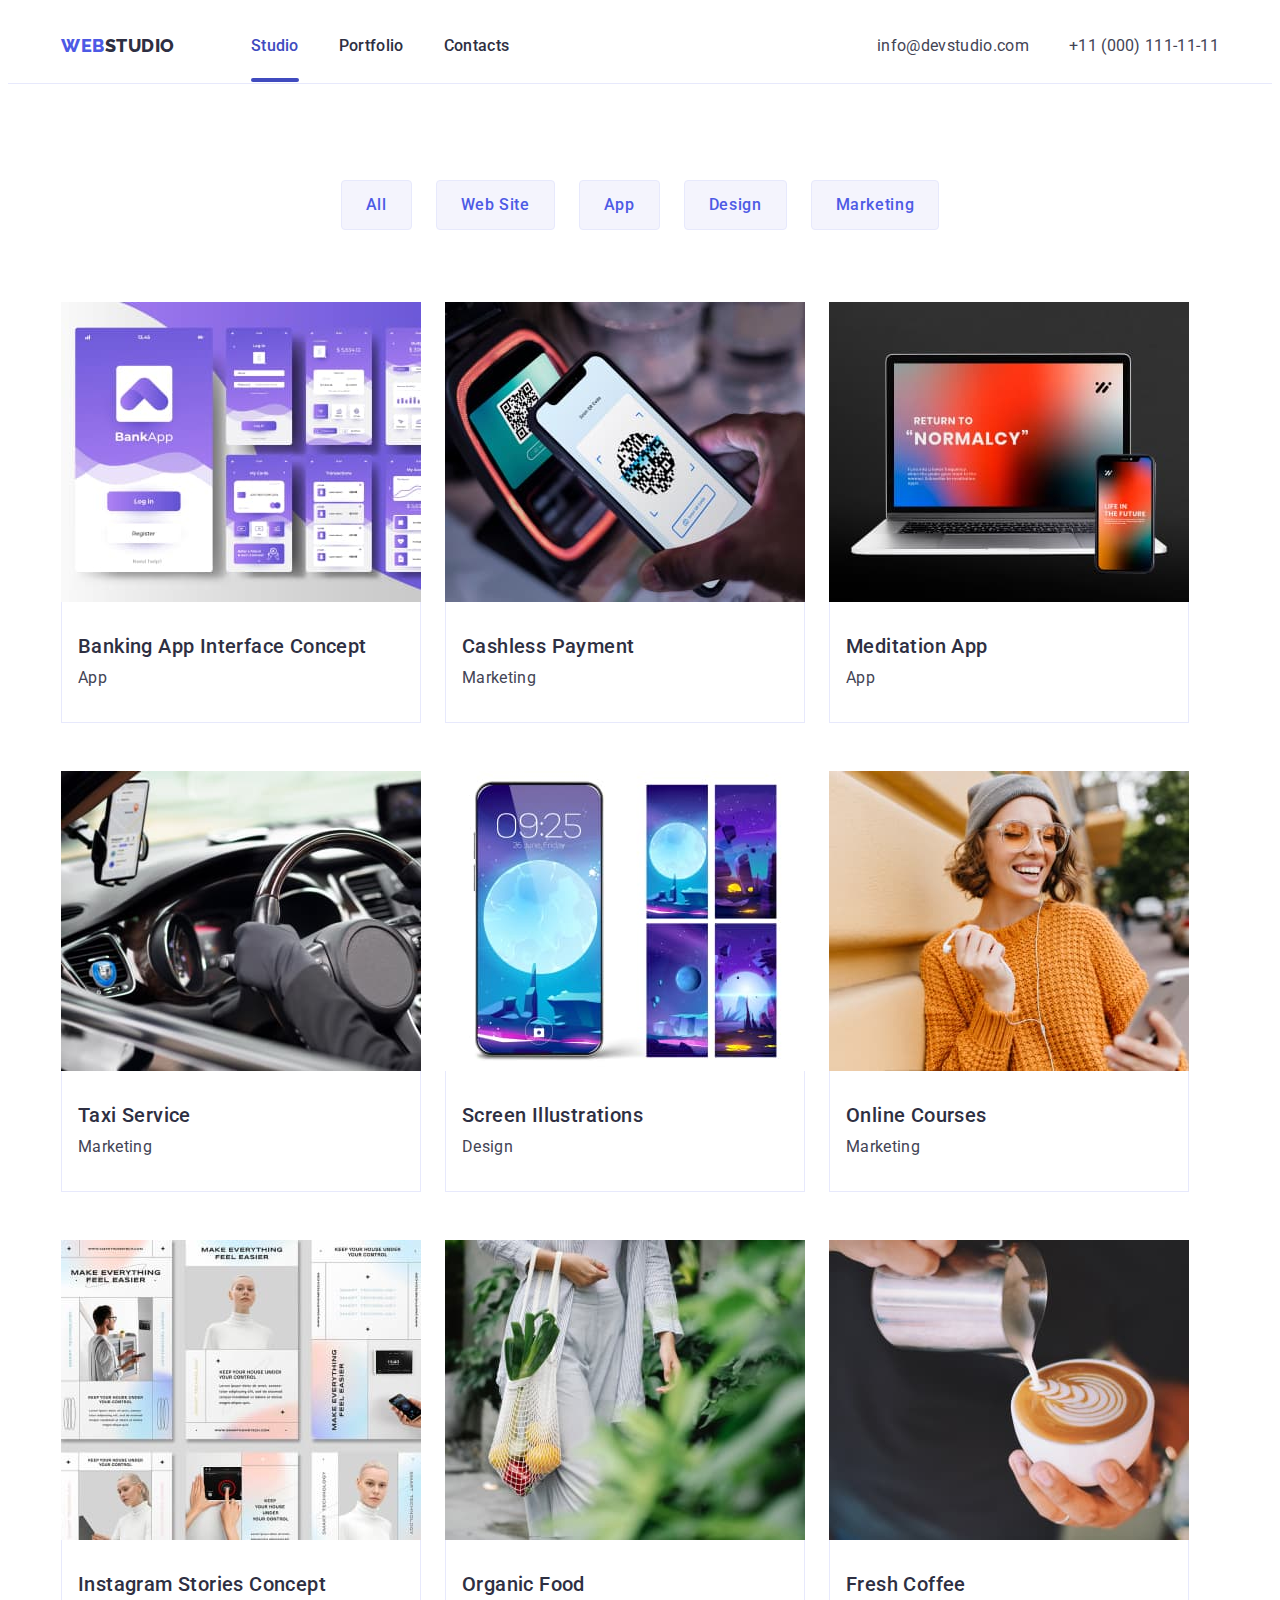
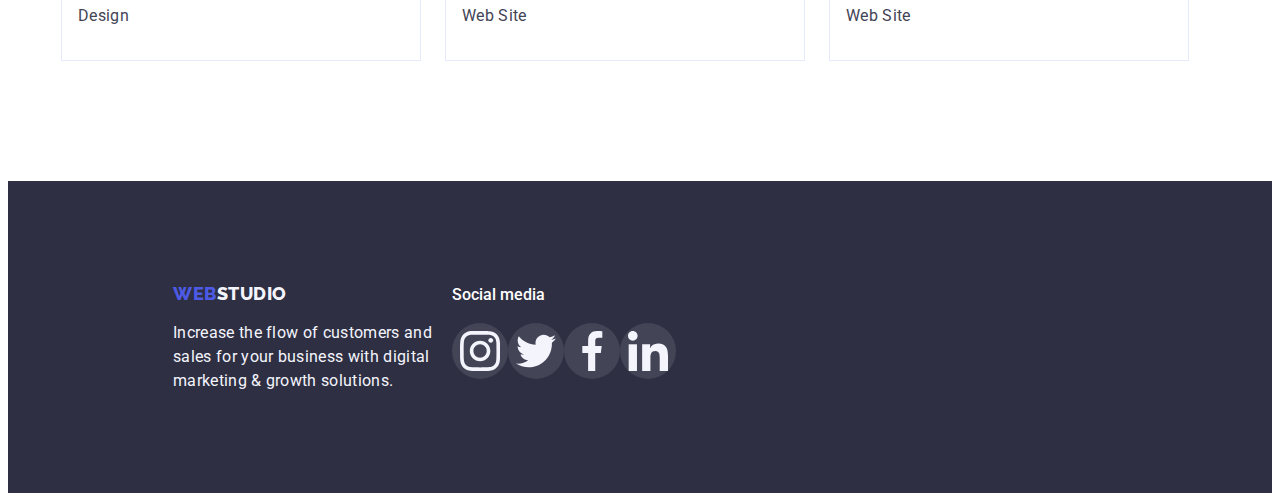
==== portfolio.html @ a161c90f "options" ====
<!DOCTYPE html>
<html lang="en">

<head>
    <meta charset="UTF-8">
    <meta name="viewport" content="width=device-width, initial-scale=1.0" />
    <meta http-equiv="X-UA-Compatible" content="ie=edge" />
    <title>Portfolio</title>
    <link rel="preconnect" href="https://fonts.googleapis.com">
    <link rel="preconnect" href="https://fonts.gstatic.com" crossorigin>
    <link
        href="https://fonts.googleapis.com/css2?family=Raleway:wght@800&family=Roboto:wght@400;500;700;900&display=swap"
        rel="stylesheet">
    <link rel="stylesheet" href="https://cdnjs.cloudflare.com/ajax/libs/modern-normalize/1.1.0/modern-normalize.min.css"
        integrity="sha512-wpPYUAdjBVSE4KJnH1VR1HeZfpl1ub8YT/NKx4PuQ5NmX2tKuGu6U/JRp5y+Y8XG2tV+wKQpNHVUX03MfMFn9Q=="
        crossorigin="anonymous" referrerpolicy="no-referrer" />
    <link rel="stylesheet" href="./css/styles.css">
</head>

<body>
    <header class="header">
        <div class="container header-container">
        <nav class="header-nav">
            <a class="header-logo logo link" href="./index.html"> Web<span class="header-logo-two link">Studio</span></a>
            <ul class="header-list list">
                <li class="header-item"> <a class="header-link link current" href="./index.html">Studio</a> </li>
                <li class="header-item"> <a class="header-link link" href="./portfolio.html">Portfolio</a> </li>
                <li class="header-item"> <a class="header-link link" href="">Contacts</a> </li>
            </ul>
        </nav>
        <address class="header-adr">
            <ul class="header-list list">
                <li class="header-item">
                    <a class="header-adress link" href="mailto:info@devstudio.com"> info@devstudio.com</a>
                </li>
                <li class="header-item">
                    <a class="header-adress link" href="tel:+110001111111"> +11 (000) 111-11-11</a>
                </li>
            </ul>
            </div>
        </address>
    </header>
    <main>
        <section class="portfolio">
            <div class="container">
            <h1 class="portfolio-title" hidden>features</h1>
            <ul class="portfolio-list list">
                <li class="portfolio-item"><button class="portfolio-btn" type="button">All</button></li>
                <li class="portfolio-item"><button class="portfolio-btn" type="button">Web Site</button></li>
                <li class="portfolio-item"><button class="portfolio-btn" type="button">App</button></li>
                <li class="portfolio-item"><button class="portfolio-btn" type="button">Design</button></li>
                <li class="portfolio-item"><button class="portfolio-btn" type="button">Marketing</button></li>
            </ul>
            <ul class="portfolio-list-two list">
                <li class="portfolio-img">
                    <a class="portfolio-link link" href="">
                    <img class="portfolio-img" src="./images/banking.jpg" alt="banking" width="360">
                    <div class="portfolio-option">
                    <h2 class="portfolio-subtitle">Banking App Interface Concept</h2>
                    <p class="portfolio-txt">App</p>
                    </div>
                    </a>
                </li>
                <li class="portfolio-img">
                    <a class="portfolio-link link" href="">
                    <img class="example-img" src="./images/cashless.jpg" alt="cashless" width="360">
                    <div class="portfolio-option">
                    <h2 class="portfolio-subtitle">Cashless Payment</h2>
                    <p class="portfolio-txt">Marketing</p>
                    </div>
                    </a>
                </li>
                <li class="portfolio-img">
                    <a class="portfolio-link link" href="">
                    <img class="example-img" src="./images/meditation.jpg" alt="meditation" width="360">
                    <div class="portfolio-option">
                    <h2 class="portfolio-subtitle">Meditation App</h2>
                    <p class="portfolio-txt">App</p>
                    </div>
                    </a>
                </li>
                <li class="portfolio-img">
                    <a class="portfolio-link link" href="">
                    <img class="example-img" src="./images/taxi.jpg" alt="taxi" width="360">
                    <div class="portfolio-option">
                    <h2 class="portfolio-subtitle">Taxi Service</h2>
                    <p class="portfolio-txt">Marketing</p>
                    </div>
                    </a>
                </li>
                <li class="portfolio-img">
                    <a class="portfolio-link link" href="">
                    <img class="example-img" src="./images/screen.jpg" alt="screen" width="360">
                    <div class="portfolio-option">
                    <h2 class="portfolio-subtitle">Screen Illustrations</h2>
                    <p class="portfolio-txt">Design</p>
                    </div>
                    </a>
                </li>
                <li class="portfolio-img">
                    <a class="portfolio-link link" href="">
                    <img class="example-img" src="./images/courses.jpg" alt="courses" width="360">
                    <div class="portfolio-option">
                    <h2 class="portfolio-subtitle">Online Courses</h2>
                    <p class="portfolio-txt">Marketing</p>
                    </div>
                    </a>
                </li>
                <li class="portfolio-img">
                    <a class="portfolio-link link" href="">
                    <img class="example-img" src="./images/instagram.jpg" alt="instagram" width="360">
                    <div class="portfolio-option">
                    <h2 class="portfolio-subtitle">Instagram Stories Concept</h2>
                    <p class="portfolio-txt">Design</p>
                    </div>
                    </a>
                </li>
                <li class="portfolio-img">
                    <a class="portfolio-link link" href="">
                    <img class="example-img" src="./images/organic.jpg" alt="organic" width="360">
                    <div class="portfolio-option">
                    <h2 class="portfolio-subtitle">Organic Food</h2>
                    <p class="portfolio-txt">Web Site</p>
                    </div>
                    </a>
                </li>
                <li class="portfolio-img">
                    <a class="portfolio-link link" href="">
                    <img class="example-img" src="./images/fresh.jpg" alt="fresh" width="360">
                    <div class="portfolio-option">
                    <h2 class="portfolio-subtitle">Fresh Coffee</h2>
                    <p class="portfolio-txt">Web Site</p>
                    </div>
                    </a>
                </li>
            </ul>
            </div>
        </section>
    </main>
    <footer class="footer footer-class">
        <div class="container">
        <a class="footer-logo link" href="./index.html"> Web<span class="footer-logo-two link">Studio</span></a>
        <p class="footer-txt-main">Increase the flow of customers and <br/>
            sales for your business with digital <br/>
            marketing & growth solutions.</p>
        </div>
        <div class="social-footer">
            <p class="footer-txt">Social media</p>
            <ul class="social-footer-list list">
                <li class="social-footer-item">
                    <a href="" target="_blank" rel="noopener nofollow noreferrer" class="social-footer-link">
                        <svg width="40" height="40" class="footer-icon">
                            <use href="./images/icons.svg#icon-instagram"></use>
                        </svg>
                    </a>
                </li>
                <li class="social-footer-item">
                    <a href="" target="_blank" rel="noopener nofollow noreferrer" class="social-footer-link">
                        <svg width="40" height="40" class="footer-icon">
                            <use href="./images/icons.svg#icon-twitter"></use>
                        </svg>
                    </a>
                </li>
                <li class="social-footer-item">
                    <a href="" target="_blank" rel="noopener nofollow noreferrer" class="social-footer-link">
                        <svg width="40" height="40" class="footer-icon">
                            <use href="./images/icons.svg#icon-facebook"></use>
                        </svg>
                    </a>
                </li>
                <li class="social-footer-item">
                    <a href="" target="_blank" rel="noopener nofollow noreferrer" class="social-footer-link">
                        <svg width="40" height="40" class="footer-icon">
                            <use href="./images/icons.svg#icon-linkedin"></use>
                        </svg>
                    </a>
                </li>
            </ul>
        </div>
    </footer>
</body>

</html>
---- css/styles.css ----
body{
font-family: 'Roboto', sans-serif;
font-style: normal;
color: #434455;
background-color: #FFFFFF;
}

:root { --grad: linear-gradient(rgba(46, 47, 66, 0.7), rgba(46, 47, 66, 0.7));
}

p, h1, h2, h3, h4, h5, h6 {
margin: 0;
}


ul {
padding-left: 0;
margin: 0;
}

.header{
border-bottom: 1px solid #E7E9FC;
}

.body{
font-family: 'Roboto', sans-serif;
color: #434455;
}

button {
cursor: pointer;
}


address {
font-style: normal
}


img {
display: block;
}

.container {
width: 1158px;
padding-left: 15px;
padding-right: 15px;
margin-left: auto;
margin-right: auto;
}




.header-container{
display: flex;
}

.header-nav{
display: flex;
}

.header{
padding-top: 25.5px;
padding-bottom: 25.5px;
border-bottom: 1px solid #e7e9fc;
}

.header-list{
display: flex;
align-items: center;
}

.header-item:not(:last-child){
margin-right: 40px;
}

.header-adress:not(:last-child){
margin-right: 40px;
}

.header-logo{
font-family: "Raleway", sans-serif;
font-weight: 800;
font-size: 18px;
line-height: 1.17;
display: flex;
align-items: center;
letter-spacing: 0.03em;
text-transform: uppercase;
color: #4D5AE5;
margin-right: 76px;
}

.header-logo-two{
font-family: "Raleway", sans-serif;
font-weight: 800;
font-size: 18px;
line-height: 1.17;
display: flex;
align-items: center;
letter-spacing: 0.03em;
text-transform: uppercase;
color: #2E2F42;
}

.logo:hover{
color: #404bbf
}

.logo:focus{
color: #404bbf
}

.link{
    text-decoration: none;
}

.list{
    list-style: none;
}

.link:hover,
.link:focus{
color: #404bbf;
}

.header-link{
font-weight: 500;
font-size: 16px;
line-height: 1.5;
letter-spacing: 0.02em;
color: #2E2F42;
transition-property: color;
transition-duration: 250ms;
transition-timing-function: cubic-bezier(0.4, 0, 0.2, 1);
position: relative;
}

.header-link:hover,
.header-link:focus {
color: #404bbf
}

.current {
color: #404bbf
}

.current::after {
content: "";
position: absolute;
width: 100%;
height: 4px;
left: 0;
top: 42.5px;
background: #404BBF;
border-radius: 2px;
}

.header-adr{
font-style: normal;
margin-left: auto;
}

.header-adress{
font-family: inherit font-style: normal font-weight: 400;
font-size: 16px;
line-height: 1.5;
letter-spacing: 0.02em;
color: #434455;
transition-property: color;
transition-duration: 250ms;
transition-timing-function: cubic-bezier(0.4, 0, 0.2, 1);
position: relative;
}

.header-adress:hover,
.header-adress:focus{
color: #404bbf;
}

.hero{
background-color: var(--color-menu);
padding-top: 188px;
padding-bottom: 188px;
background-image: linear-gradient(to right, rgba(46, 47, 66, 0.7), rgb(46, 47, 66, 0.7)), url(../images/bckground.jpg);
background-repeat: no-repeat;
background-size: cover;
background-position: center;
max-width: 1440px;
margin: auto;
}

.hero-title{
font-size: 56px;
line-height: 1.07;
text-align: center;
letter-spacing: 0.02em;
color: #FFFFFF;
margin: 0 auto;
max-width: 496px;
}

.hero-btn{
font-family: inherit;
background: #4D5AE5;
font-weight: 500;
font-size: 16px;
line-height: 1.5;
text-align: center;
align-items: center;
letter-spacing: 0.04em;
color: #FFFFFF;
cursor: pointer;
min-width: 169px;
height: 56px;
margin: 48px auto 0;
display: block;
border: none;
transition-property: background;
transition-duration: 250ms;
transition-timing-function: cubic-bezier(0.4, 0, 0.2, 1);
}


.hero-btn:hover,
.hero-btn:focus {
background-color: #404BBF;
}

.present-class{
padding-top: 120px;
}

.present {
padding-top: 120px;
}

.present-list{
display: flex;
gap: 24px;
}
.present-item:not(:last-child){
margin-right: 24px;
}

.present-item{
width: 264px;
height: 112px;
}

.present-title{
font-size: 36px;
line-height: 1.11;
text-align: center;
letter-spacing: 0.02em;
text-transform: capitalize;
color: #2E2F42;
margin-bottom: 72px;
}

.present-icons{
background: #f4f4fd;
border-radius: 4px;
margin-bottom: 8px;
display: flex;
justify-content: center;
align-items: center;
height: 100%;
width: 100%;
}

.present-subtitle{
margin-bottom: 8px;
}

.present-subtitle{
font-weight: 500;
font-size: 20px;
line-height: 1.2;
letter-spacing: 0.02em;
color: #2E2F42;
}

.present-txt{
font-size: 16px;
line-height: 1.5;
letter-spacing: 0.02em;
color: #434455;
width: 264px;
}

.doit-section{
padding-top: 120px;
padding-bottom: 120px;
}

.doit-title{
font-weight: 700;
font-size: 36px;
line-height: 1.11;
text-align: center;
letter-spacing: 0.02em;
text-transform: capitalize;
color: #2e2f42;
margin-bottom: 72px;
margin-top: 120px;
}

.doit-list{
display: flex;
flex-wrap: wrap;
}

.doit-option:not(:nth-child(3n)){
margin-right: 24px;
}

.team-section{
padding-top: 120px;
padding-bottom: 120px;
}

.team-items{
background-color: #F4F4FD;
}

.team-card:not(:nth-child(4n)){
margin-right: 24px;
}

.team-item{
background-color: var(--color-white);
border-radius: 0px 0px 4px 4px;
}

.team-title{
font-weight: 700;
font-size: 36px;
line-height: 1.11;
text-align: center;
letter-spacing: 0.02em;
text-transform: capitalize;
color:#2E2F42;
margin-bottom: 72px;
}

.team-list{
display: flex;
flex-wrap: wrap;
}

.team-img{
background-color: #FFFFFF;
padding-top: 32px;
padding-bottom: 32px;
box-shadow: 0px 1px 6px rgb(46 47 66 / 8%), 0px 1px 1px rgb(46 47 66 / 16%), 0px 2px 1px rgb(46 47 66 / 8%);
border-radius: 0px 0px 4px 4px;
}

.team-subtitle{
font-weight: 500;
font-size: 20px;
line-height: 1.2;
text-align: center;
letter-spacing: 0.02em;
color: #2E2F42;
margin-bottom: 8px;
}

.team-txt{
font-weight: 400;
font-size: 16px;
line-height: 1.5;
text-align: center;
letter-spacing: 0.02em;
color: #434455;
}

.team-items{
background-color: #F4F4FD;
}

.social-list{
display: flex;
justify-content: center;
gap: 24px;
margin: 8px 16px 0px;
}

.social-item{
width: 40px;
height: 40px;
}

.social-link{
width: 100%;
height: 100%;
border-radius: 50%;
background-color: #4D5AE5;
display: flex;
padding: 12px;
align-items: center;
justify-content: center;
}

.social-link:hover,
.social-link:focus{
background-color: #404BBF;
}

.customers{
padding-top: 120px;
padding-bottom: 120px;
}

.customers-title{
font-family: 'Roboto';
font-weight: 700;
font-size: 36px;
line-height: 1.11;
text-align: center;
letter-spacing: 0.02em;
text-transform: capitalize;
}

.customers-list{
display: flex;
gap: 16px;
align-items: center;
justify-content: center;
margin-top: 72px;
}

.customers-link{
width: 168px;
height: 88px;
border: 1px solid #8E8F99;
border-radius: 4px;
box-sizing: border-box;
padding: 16px 32px;
display: flex;
align-items: center;
justify-content: center;
fill: #8e8f99;
}

.customers-link:hover,
.customers-link:focus{
border: 1px solid #404BBF;
fill: #404BBF;
}

.portfolio{
padding-top: 96px;
padding-bottom: 120px;
}

.portfolio-title{
position: absolute;
width: 1px;
height: 1px;
margin: -1px;
border: 0;
padding: 0;
white-space: nowrap;
clip-path: inset(100%);
clip: rect(0 0 0 0);
overflow: hidden;
}

.portfolio-list {
display: flex;
margin-bottom: 72px;
justify-content: center;
}

.portfolio-item:not(:last-child){
margin-right: 24px;
}

.portfolio-btn {
font-family: Roboto, sans-serif;
font-weight: 500;
font-size: 16px;
line-height: 1.5;
letter-spacing: 0.04em;
color: #4D5AE5;
background-color: #f4f4fd;
border: 1px solid #e7e9fc;
border-radius: 4px;
cursor: pointer;
}

.portfolio-btn{
padding-left: 24px;
padding-right: 24px;
padding-top: 12px;
padding-bottom: 12px;
}

.portfolio-btn:hover {
    color: #FFFFFF;
    background-color: #404BBF;
}

.portfolio-btn:focus {
color: #FFFFFF;
background-color: #404BBF;
}

.portfolio-list-two{
display: flex;
flex-wrap: wrap;
row-gap: 48px;
column-gap: 24px;
}


.portfolio-option{
border-left: 1px solid #e7e9fc;
border-right: 1px solid #e7e9fc;
border-bottom: 1px solid #e7e9fc;
padding: 32px 16px;
}

.portfolio-subtitle {
font-weight: 500;
font-size: 20px;
line-height: 1.2;
letter-spacing: 0.02em;
color: #2E2F42;
margin-bottom: 8px;
}

.portfolio-txt {
font-size: 16px;
line-height: 1.5;
letter-spacing: 0.02em;
color: #434455;
}

.footer{
background-color: #2e2f42;
padding-top: 101.5px;
padding-bottom: 100px;
display: flex;
}


.footer-logo{
font-family: "Raleway", sans-serif;
font-weight: 800;
font-size: 18px;
line-height: 1.17;
display: flex;
align-items: center;
letter-spacing: 0.03em;
text-transform: uppercase;
color: #4D5AE5;
margin-left: 150px;
}

.footer-logo-two{
font-family: "Raleway", sans-serif;
font-weight: 800;
font-size: 18px;
line-height: 1.17;
display: flex;
align-items: center;
letter-spacing: 0.03em;
text-transform: uppercase;
color: #F4F4FD;
}

.footer-txt{
font-weight: 500;
font-size: 16px;
color: #FFFFFF;
line-height: 1.5;
margin-bottom: 16px;
margin-right: 804px;
}

.footer-txt-main{
font-weight: 400;
font-size: 16px;
line-height: 1.5;
letter-spacing: 0.02em;
color: #F4F4FD;
margin-top: 17.5px;
width: 264px;
height: 72px;
margin-left: 150px;
}

.social-footer{
display: block;

}

.social-footer-list{
display: flex;
gap: 16px;
margin-top: 16px;
margin-right: 692px;
}

.social-footer-item{
width: 40px;
height: 40px;
}

.social-footer-link{
width: 100%;
height: 100%;
border-radius: 50%;
display: flex;
padding: 8px;
align-items: center;
justify-content: center;
background-color: rgba(255, 255, 255, 0.1);
}

.social-footer-link:hover,
.social-footer-link:focus{
background-color: #31D0AA;
}
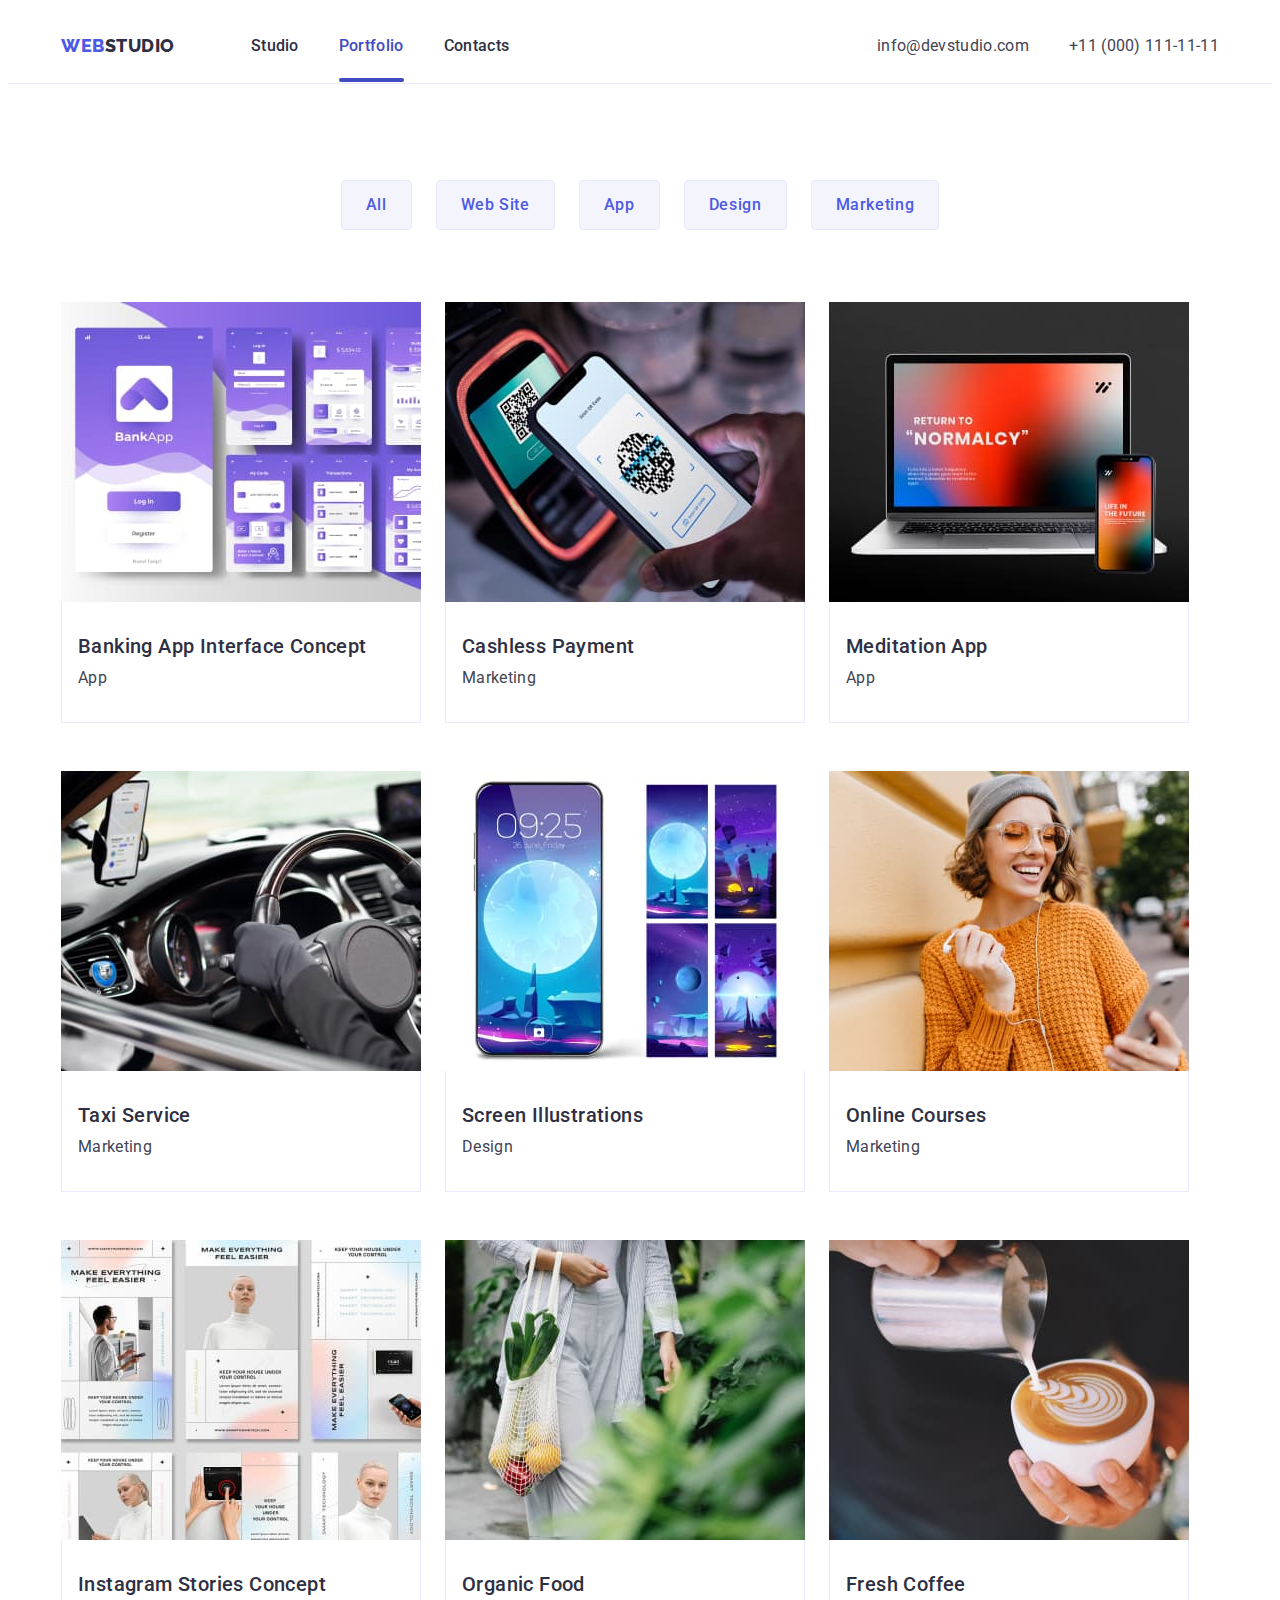
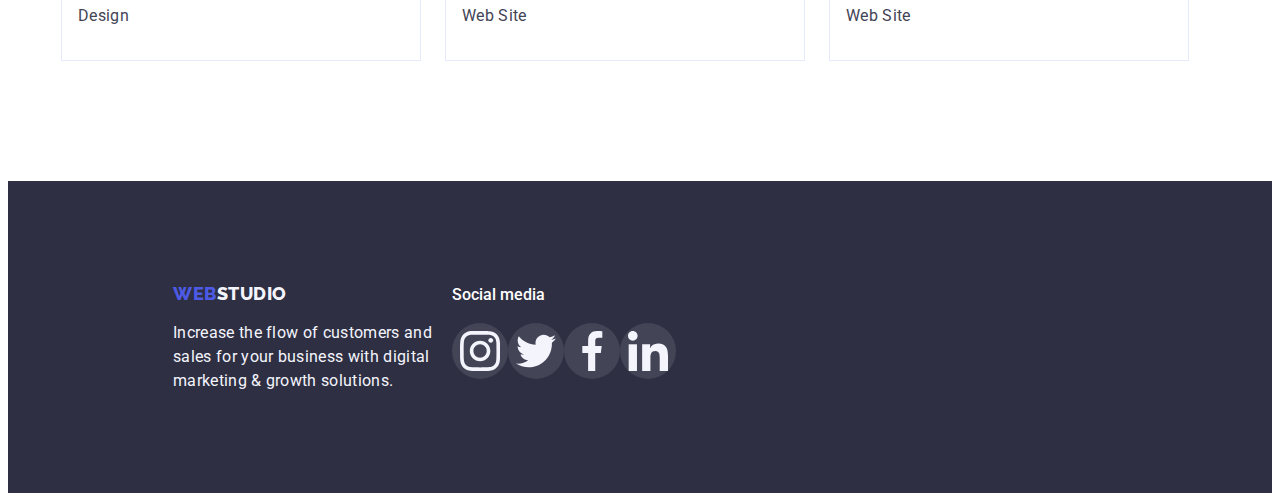
==== commit 69126f52: "update" ====
--- a/portfolio.html
+++ b/portfolio.html
@@ -23,8 +23,8 @@
         <nav class="header-nav">
             <a class="header-logo logo link" href="./index.html"> Web<span class="header-logo-two link">Studio</span></a>
             <ul class="header-list list">
-                <li class="header-item"> <a class="header-link link current" href="./index.html">Studio</a> </li>
-                <li class="header-item"> <a class="header-link link" href="./portfolio.html">Portfolio</a> </li>
+                <li class="header-item"> <a class="header-link link" href="./index.html">Studio</a> </li>
+                <li class="header-item"> <a class="header-link link current" href="./portfolio.html">Portfolio</a> </li>
                 <li class="header-item"> <a class="header-link link" href="">Contacts</a> </li>
             </ul>
         </nav>
--- a/css/styles.css
+++ b/css/styles.css
@@ -163,7 +163,9 @@
 }
 
 .header-adress{
-font-family: inherit font-style: normal font-weight: 400;
+font-family: inherit; 
+font-style: normal; 
+font-weight: 400;
 font-size: 16px;
 line-height: 1.5;
 letter-spacing: 0.02em;
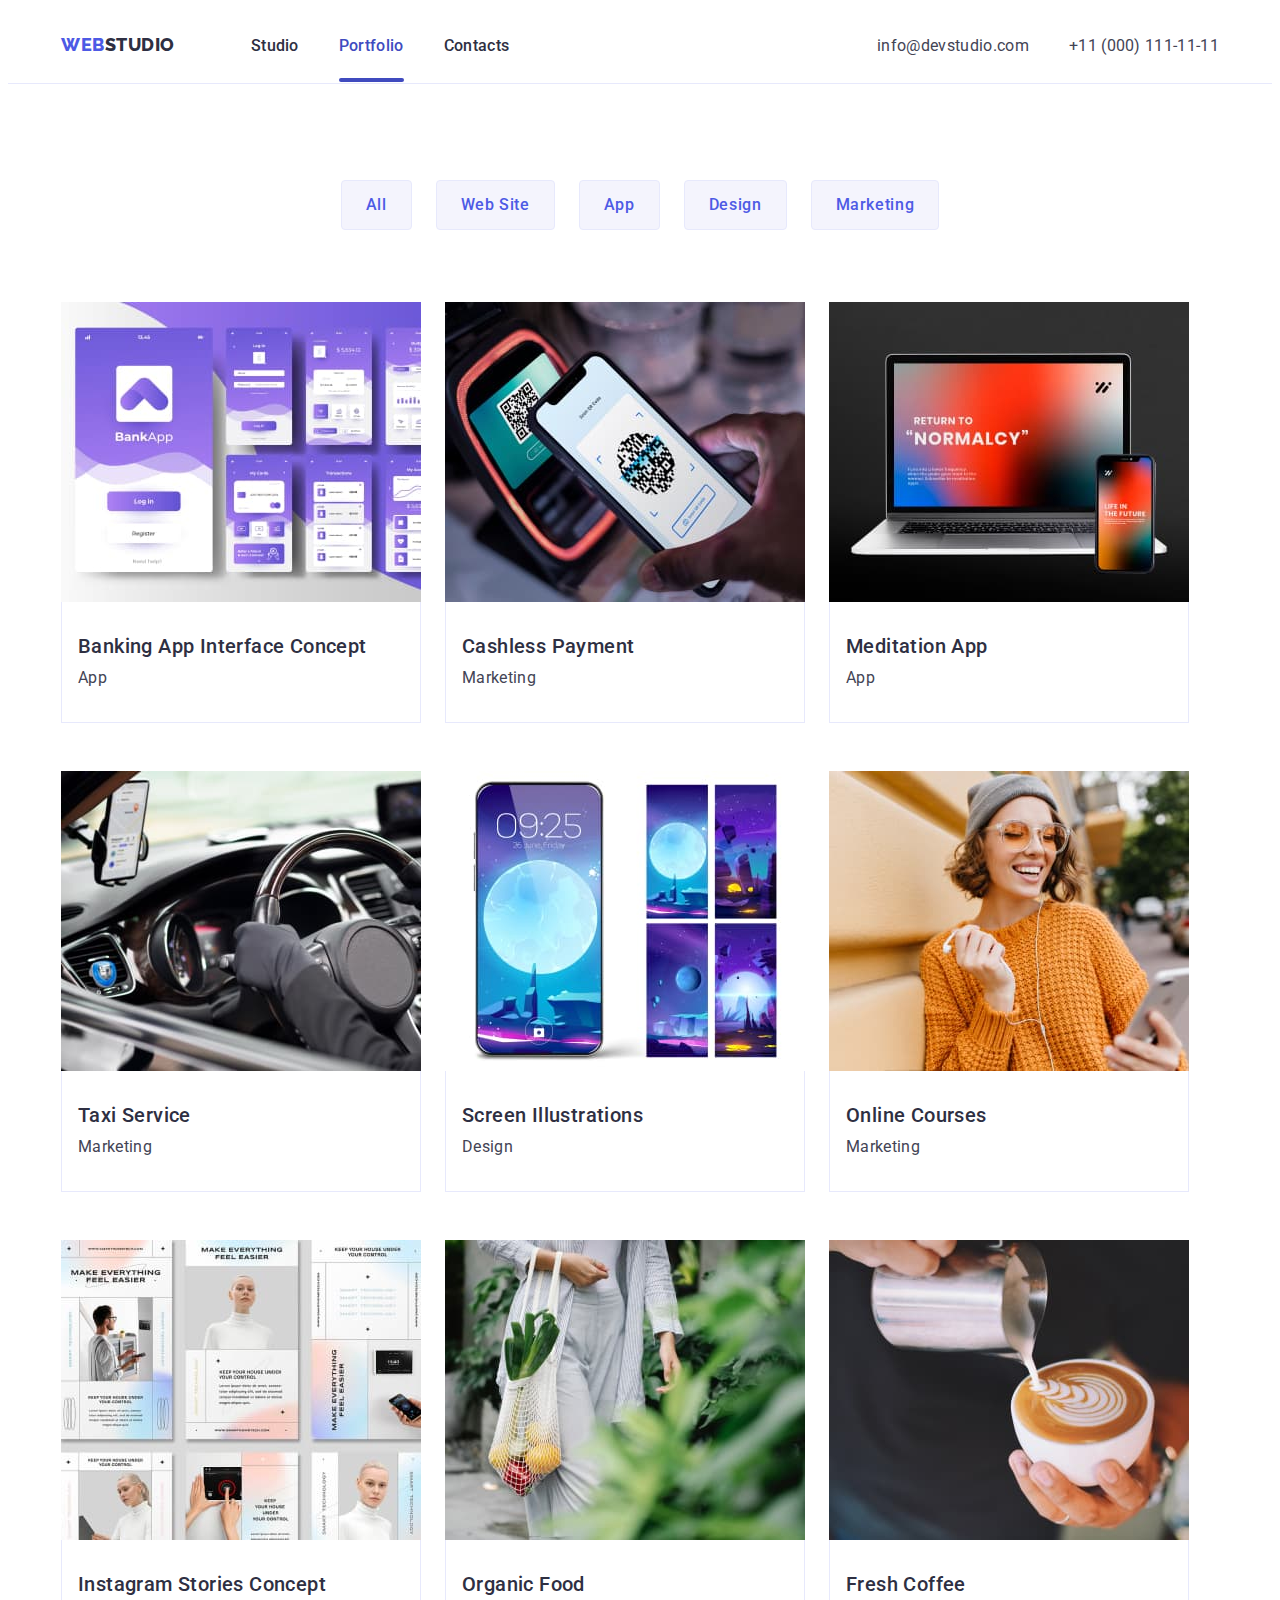
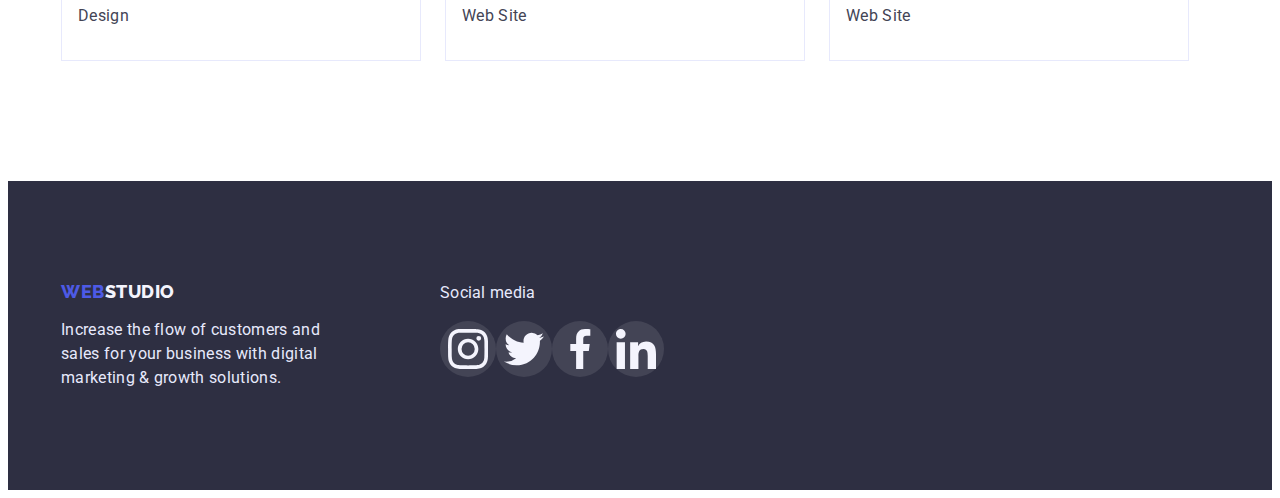
==== commit 67bff23f: "update svg" ====
--- a/portfolio.html
+++ b/portfolio.html
@@ -21,7 +21,7 @@
     <header class="header">
         <div class="container header-container">
         <nav class="header-nav">
-            <a class="header-logo logo link" href="./index.html"> Web<span class="header-logo-two link">Studio</span></a>
+        <a class="logo-first link" href="./index.html">Web<span class="logo-first-main">Studio</span></a>
             <ul class="header-list list">
                 <li class="header-item"> <a class="header-link link" href="./index.html">Studio</a> </li>
                 <li class="header-item"> <a class="header-link link current" href="./portfolio.html">Portfolio</a> </li>
@@ -137,47 +137,49 @@
             </div>
         </section>
     </main>
-    <footer class="footer footer-class">
-        <div class="container">
-        <a class="footer-logo link" href="./index.html"> Web<span class="footer-logo-two link">Studio</span></a>
-        <p class="footer-txt-main">Increase the flow of customers and <br/>
-            sales for your business with digital <br/>
-            marketing & growth solutions.</p>
-        </div>
-        <div class="social-footer">
-            <p class="footer-txt">Social media</p>
-            <ul class="social-footer-list list">
-                <li class="social-footer-item">
-                    <a href="" target="_blank" rel="noopener nofollow noreferrer" class="social-footer-link">
-                        <svg width="40" height="40" class="footer-icon">
-                            <use href="./images/icons.svg#icon-instagram"></use>
-                        </svg>
-                    </a>
-                </li>
-                <li class="social-footer-item">
-                    <a href="" target="_blank" rel="noopener nofollow noreferrer" class="social-footer-link">
-                        <svg width="40" height="40" class="footer-icon">
-                            <use href="./images/icons.svg#icon-twitter"></use>
-                        </svg>
-                    </a>
-                </li>
-                <li class="social-footer-item">
-                    <a href="" target="_blank" rel="noopener nofollow noreferrer" class="social-footer-link">
-                        <svg width="40" height="40" class="footer-icon">
-                            <use href="./images/icons.svg#icon-facebook"></use>
-                        </svg>
-                    </a>
-                </li>
-                <li class="social-footer-item">
-                    <a href="" target="_blank" rel="noopener nofollow noreferrer" class="social-footer-link">
-                        <svg width="40" height="40" class="footer-icon">
-                            <use href="./images/icons.svg#icon-linkedin"></use>
-                        </svg>
-                    </a>
-                </li>
-            </ul>
-        </div>
-    </footer>
-</body>
-
-</html>
+        <footer class="footer">
+            <div class="container footer-container">
+                <div class="footer-logo-container">
+                    <a class="logo-first link" href="./index.html">Web<span class="footer-log">Studio</span></a>
+                    <p class="footer-text main">Increase the flow of customers and <br />
+                        sales for your business with digital <br />
+                        marketing & growth solutions.</p>
+                </div>
+                <div class="social-footer">
+                    <p class="footer-text">Social media</p>
+                    <ul class="social-footer-list list">
+                        <li class="social-footer-item">
+                            <a href="" target="_blank" rel="noopener nofollow noreferrer" class="social-footer-link">
+                                <svg width="40" height="40" class="footer-icon">
+                                    <use href="./images/icons.svg#icon-instagram"></use>
+                                </svg>
+                            </a>
+                        </li>
+                        <li class="social-footer-item">
+                            <a href="" target="_blank" rel="noopener nofollow noreferrer" class="social-footer-link">
+                                <svg width="40" height="40" class="footer-icon">
+                                    <use href="./images/icons.svg#icon-twitter"></use>
+                                </svg>
+                            </a>
+                        </li>
+                        <li class="social-footer-item">
+                            <a href="" target="_blank" rel="noopener nofollow noreferrer" class="social-footer-link">
+                                <svg width="40" height="40" class="footer-icon">
+                                    <use href="./images/icons.svg#icon-facebook"></use>
+                                </svg>
+                            </a>
+                        </li>
+                        <li class="social-footer-item">
+                            <a href="" target="_blank" rel="noopener nofollow noreferrer" class="social-footer-link">
+                                <svg width="40" height="40" class="footer-icon">
+                                    <use href="./images/icons.svg#icon-linkedin"></use>
+                                </svg>
+                            </a>
+                        </li>
+                    </ul>
+                </div>
+            </div>
+        </footer>
+        </body>
+        
+        </html>
--- a/css/styles.css
+++ b/css/styles.css
@@ -79,28 +79,21 @@
 margin-right: 40px;
 }
 
-.header-logo{
-font-family: "Raleway", sans-serif;
-font-weight: 800;
-font-size: 18px;
-line-height: 1.17;
-display: flex;
-align-items: center;
-letter-spacing: 0.03em;
-text-transform: uppercase;
-color: #4D5AE5;
-margin-right: 76px;
-}
-
-.header-logo-two{
-font-family: "Raleway", sans-serif;
-font-weight: 800;
-font-size: 18px;
-line-height: 1.17;
-display: flex;
-align-items: center;
-letter-spacing: 0.03em;
-text-transform: uppercase;
+.logo-first {
+    font-family: Raleway, sans-serif;
+    font-weight: 800;
+    font-size: 18px;
+    line-height: 1.17;
+    align-items: center;
+    letter-spacing: 0.03em;
+    text-transform: uppercase;
+    color: #4D5AE5;
+    margin-right: 76px;
+}
+
+.logo-first-main {
+font-family: Raleway;
+font-weight: 800px;
 color: #2E2F42;
 }
 
@@ -205,7 +198,7 @@
 
 .hero-btn{
 font-family: inherit;
-background: #4D5AE5;
+background-color: #4D5AE5;
 font-weight: 500;
 font-size: 16px;
 line-height: 1.5;
@@ -219,7 +212,7 @@
 margin: 48px auto 0;
 display: block;
 border: none;
-transition-property: background;
+transition-property: background-color;
 transition-duration: 250ms;
 transition-timing-function: cubic-bezier(0.4, 0, 0.2, 1);
 }
@@ -481,6 +474,18 @@
 margin-right: 24px;
 }
 
+.portfolio-img:hover {
+box-shadow: 0px 1px 6px rgba(46, 47, 66, 0.08),
+0px 1px 1px rgba(46, 47, 66, 0.16),
+0px 2px 1px rgba(46, 47, 66, 0.08)
+}
+
+.portfolio-link:hover,
+.portfolio-link:focus,
+.portfolio-link:active {
+box-shadow: 0px 3px 1px rgba(0, 0, 0, 0.1), 0px 2px 1px rgba(0, 0, 0, 0.08), 0px 2px 2px rgba(0, 0, 0, 0.12);
+}
+
 .portfolio-btn {
 font-family: Roboto, sans-serif;
 font-weight: 500;
@@ -501,14 +506,13 @@
 padding-bottom: 12px;
 }
 
-.portfolio-btn:hover {
-    color: #FFFFFF;
-    background-color: #404BBF;
-}
-
-.portfolio-btn:focus {
+.portfolio-btn:hover,
+.portfolio-btn:focus,
+.portfolio-btn:active{
 color: #FFFFFF;
 background-color: #404BBF;
+box-shadow: 0px 3px 1px rgba(0, 0, 0, 0.1), 0px 2px 1px rgba(0, 0, 0, 0.08), 0px 2px 2px rgba(0, 0, 0, 0.12);
+border: 1px solid transparent;
 }
 
 .portfolio-list-two{
@@ -542,89 +546,122 @@
 color: #434455;
 }
 
-.footer{
-background-color: #2e2f42;
-padding-top: 101.5px;
-padding-bottom: 100px;
-display: flex;
-}
-
-
-.footer-logo{
-font-family: "Raleway", sans-serif;
-font-weight: 800;
-font-size: 18px;
-line-height: 1.17;
-display: flex;
-align-items: center;
-letter-spacing: 0.03em;
-text-transform: uppercase;
-color: #4D5AE5;
-margin-left: 150px;
-}
-
-.footer-logo-two{
-font-family: "Raleway", sans-serif;
-font-weight: 800;
-font-size: 18px;
-line-height: 1.17;
-display: flex;
-align-items: center;
-letter-spacing: 0.03em;
-text-transform: uppercase;
+.footer {
+    background-color: #2E2F42;
+    padding-top: 100px;
+    padding-bottom: 100px;
+    display: flex;
+}
+
+.footer-log {
+    font-family: Raleway, sans-serif;
+    weight: 800px;
+    color: #F4F4FD;
+}
+
+.footer-text {
+    font-family: 'Roboto', sans-serif;
+    font-size: 16px;
+    line-height: 1.5;
+    letter-spacing: 0.02em;
+    color: #E7E9FC;
+    max-width: 264px;
+}
+
+.footer-log {
+font-family: Raleway, sans-serif;
+weight: 800px;
 color: #F4F4FD;
 }
 
-.footer-txt{
-font-weight: 500;
-font-size: 16px;
-color: #FFFFFF;
-line-height: 1.5;
-margin-bottom: 16px;
-margin-right: 804px;
-}
-
-.footer-txt-main{
-font-weight: 400;
-font-size: 16px;
-line-height: 1.5;
-letter-spacing: 0.02em;
-color: #F4F4FD;
-margin-top: 17.5px;
-width: 264px;
-height: 72px;
-margin-left: 150px;
-}
-
-.social-footer{
-display: block;
-
-}
-
-.social-footer-list{
-display: flex;
-gap: 16px;
-margin-top: 16px;
-margin-right: 692px;
-}
-
-.social-footer-item{
-width: 40px;
-height: 40px;
-}
-
-.social-footer-link{
+.footer-logo-container {
+    margin-right: 120px;
+}
+
+.main {
+    margin-top: 16px;
+}
+
+.footer-container {
+    display: flex;
+}
+
+.social-footer {
+    display: block;
+}
+
+.social-footer-list {
+    display: flex;
+    gap: 16px;
+    margin-top: 16px;
+}
+
+.social-footer-item {
+    width: 40px;
+    height: 40px;
+}
+
+.social-footer-link {
+    width: 100%;
+    height: 100%;
+    border-radius: 50%;
+    display: flex;
+    padding: 8px;
+    align-items: center;
+    justify-content: center;
+    background-color: rgba(255, 255, 255, 0.1);
+}
+
+.social-footer-link:hover,
+.social-footer-link:focus {
+    background-color: #31D0AA;
+}
+
+.backdrop {
 width: 100%;
 height: 100%;
+position: fixed;
+top: 0;
+background-color: rgba(46, 47, 66, 0.4);
+transition: opacity 300ms linear, visibility 300ms linear;}
+
+.modal {
+width: 408px;
+min-height: 576px;
+background: #FCFCFC;
+box-shadow: 0px 1px 1px rgba(0, 0, 0, 0.14), 0px 1px 3px rgba(0, 0, 0, 0.12), 0px 2px 1px rgba(0, 0, 0, 0.2);
+border-radius: 4px;
+position: absolute;
+top: 50%;
+left: 50%;
+transform: translate(-50%, -50%) scale(1);
+transition: transform 300ms linear;
+padding: 24px;
+}
+
+.backdrop.is-hidden .modal {
+transform: translate(-50%, -50%) scale(0);
+}
+
+.modal-close {
+display: flex;
+margin-left: auto;
 border-radius: 50%;
-display: flex;
+fill: #2E2F42;
+box-sizing: border-box;
+background: #E7E9FC;
+border: 1px solid rgba(0, 0, 0, 0.1);
 padding: 8px;
-align-items: center;
-justify-content: center;
-background-color: rgba(255, 255, 255, 0.1);
-}
-
-.social-footer-link:hover,
-.social-footer-link:focus{
-background-color: #31D0AA;
+}
+
+.modal-close:hover {
+background: #404BBF;
+fill: #FFFFFF;
+}
+
+
+.is-hidden {
+opacity: 0;
+visibility: hidden;
+pointer-events: none;
 }